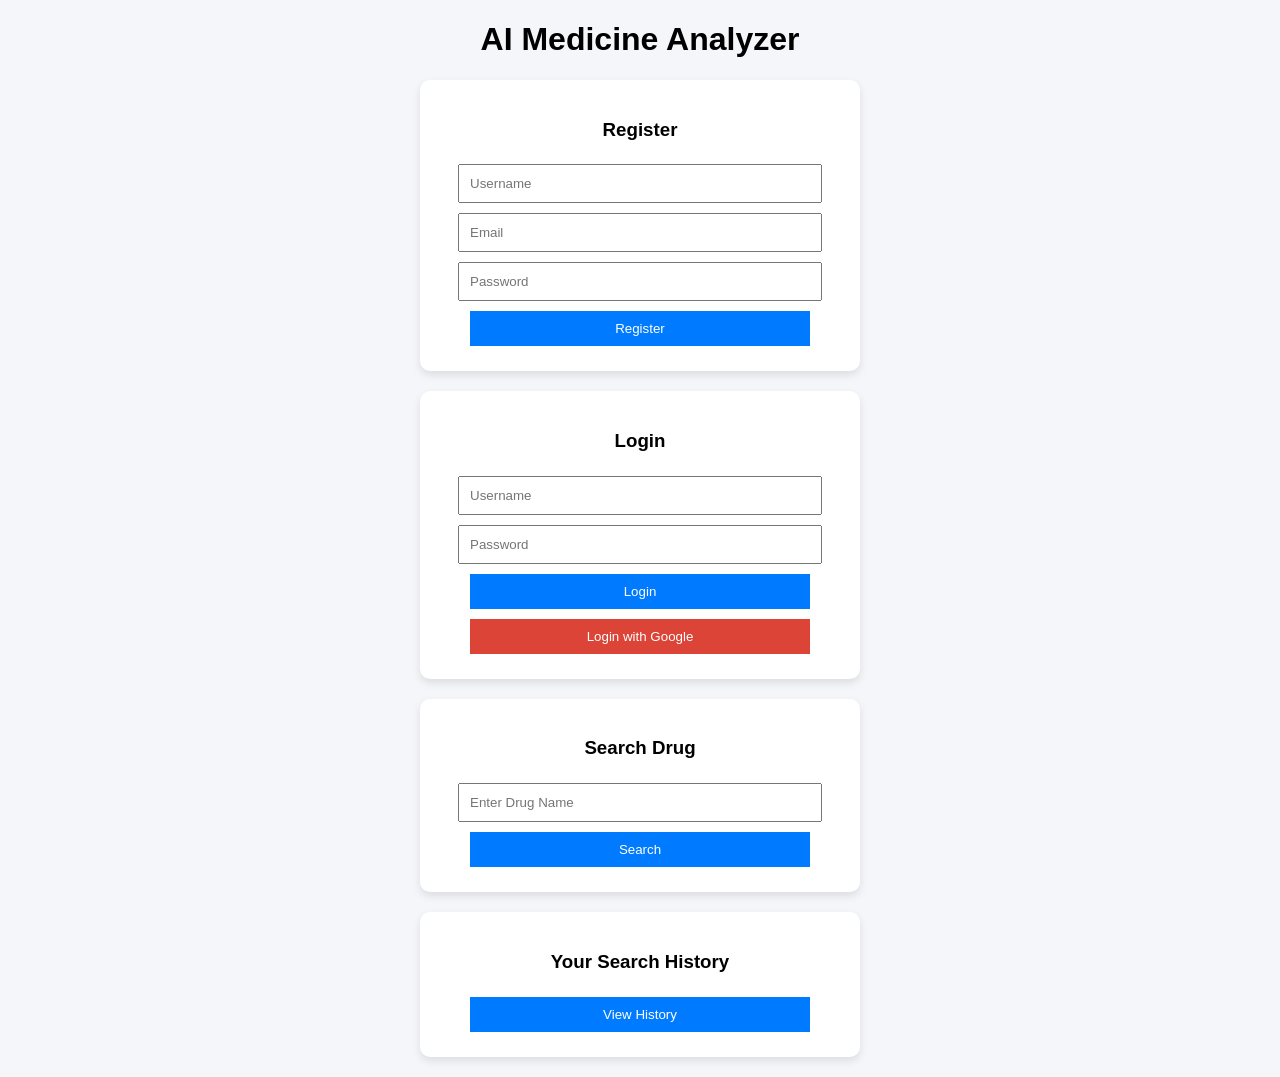
==== frontend/index.html @ 72897180 "Initial production version" ====
<!DOCTYPE html>
<html>

<head>
    <title>AI Medicine Analyzer</title>
    <style>
        body {
            font-family: Arial;
            background: #f4f6f9;
            text-align: center;
        }
        
        .card {
            background: white;
            padding: 20px;
            margin: 20px auto;
            width: 400px;
            border-radius: 10px;
            box-shadow: 0 4px 8px rgba(0, 0, 0, 0.1);
        }
        
        input,
        button {
            padding: 10px;
            margin: 5px;
            width: 85%;
        }
        
        button {
            background: #007bff;
            color: white;
            border: none;
            cursor: pointer;
        }
        
        button:hover {
            background: #0056b3;
        }
        
        .google-btn {
            background: #db4437;
        }
        
        .google-btn:hover {
            background: #b23121;
        }
    </style>
</head>

<body>

    <h1>AI Medicine Analyzer</h1>

    <!-- REGISTER -->
    <div class="card">
        <h3>Register</h3>
        <input type="text" id="regUsername" placeholder="Username">
        <input type="email" id="regEmail" placeholder="Email">
        <input type="password" id="regPassword" placeholder="Password">
        <button onclick="register()">Register</button>
    </div>

    <!-- LOGIN -->
    <div class="card">
        <h3>Login</h3>
        <input type="text" id="loginUsername" placeholder="Username">
        <input type="password" id="loginPassword" placeholder="Password">
        <button onclick="login()">Login</button>
        <button class="google-btn" onclick="googleLogin()">Login with Google</button>
    </div>

    <!-- DRUG SEARCH -->
    <div class="card">
        <h3>Search Drug</h3>
        <input type="text" id="drugInput" placeholder="Enter Drug Name">
        <button onclick="searchDrug()">Search</button>
        <div id="result"></div>
    </div>

    <!-- HISTORY -->
    <div class="card">
        <h3>Your Search History</h3>
        <button onclick="getHistory()">View History</button>
        <div id="history"></div>
    </div>

    <script>
        const BASE_URL = "http://127.0.0.1:5000";

        function register() {
            fetch(BASE_URL + "/register", {
                    method: "POST",
                    headers: {
                        "Content-Type": "application/json"
                    },
                    body: JSON.stringify({
                        username: document.getElementById("regUsername").value,
                        email: document.getElementById("regEmail").value,
                        password: document.getElementById("regPassword").value
                    })
                })
                .then(res => res.json())
                .then(data => alert(data.message));
        }

        function login() {
            fetch(BASE_URL + "/login", {
                    method: "POST",
                    headers: {
                        "Content-Type": "application/json"
                    },
                    body: JSON.stringify({
                        username: document.getElementById("loginUsername").value,
                        password: document.getElementById("loginPassword").value
                    })
                })
                .then(res => res.json())
                .then(data => {
                    if (data.token) {
                        localStorage.setItem("token", data.token);
                        alert("Login Successful!");
                    } else {
                        alert("Login Failed");
                    }
                });
        }

        function googleLogin() {
            window.location.href = BASE_URL + "/google-login";
        }

        function searchDrug() {
            const token = localStorage.getItem("token");

            fetch(BASE_URL + "/drug-info", {
                    method: "POST",
                    headers: {
                        "Content-Type": "application/json",
                        "Authorization": "Bearer " + token
                    },
                    body: JSON.stringify({
                        drug: document.getElementById("drugInput").value
                    })
                })
                .then(res => res.json())
                .then(data => {
                    document.getElementById("result").innerHTML =
                        `<p><b>Name:</b> ${data.name}</p>
             <p><b>Description:</b> ${data.description}</p>
             <p><b>Uses:</b> ${data.uses}</p>
             <p><b>Side Effects:</b> ${data.side_effects}</p>
             <p><b>Dosage:</b> ${data.dosage}</p>`;
                });
        }

        function getHistory() {
            const token = localStorage.getItem("token");

            fetch(BASE_URL + "/history", {
                    method: "GET",
                    headers: {
                        "Authorization": "Bearer " + token
                    }
                })
                .then(res => res.json())
                .then(data => {
                    let output = "";
                    data.forEach(item => {
                        output += `<p>${item.drug} - ${item.time}</p>`;
                    });
                    document.getElementById("history").innerHTML = output;
                });
        }
    </script>

</body>

</html>
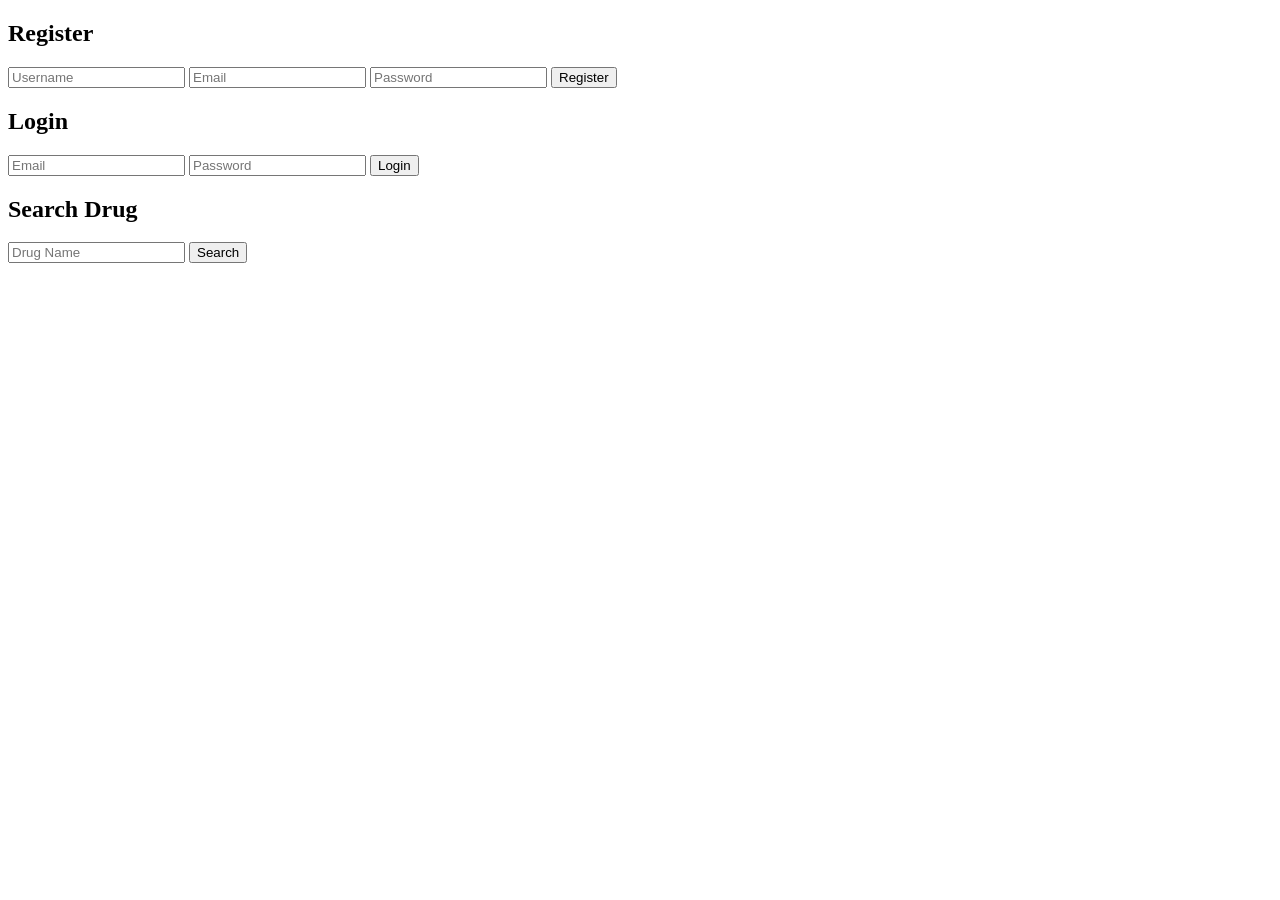
==== commit aef36168: "Fixed routes module issue" ====
--- a/frontend/index.html
+++ b/frontend/index.html
@@ -2,177 +2,78 @@
 <html>
 
 <head>
-    <title>AI Medicine Analyzer</title>
-    <style>
-        body {
-            font-family: Arial;
-            background: #f4f6f9;
-            text-align: center;
-        }
-        
-        .card {
-            background: white;
-            padding: 20px;
-            margin: 20px auto;
-            width: 400px;
-            border-radius: 10px;
-            box-shadow: 0 4px 8px rgba(0, 0, 0, 0.1);
-        }
-        
-        input,
-        button {
-            padding: 10px;
-            margin: 5px;
-            width: 85%;
-        }
-        
-        button {
-            background: #007bff;
-            color: white;
-            border: none;
-            cursor: pointer;
-        }
-        
-        button:hover {
-            background: #0056b3;
-        }
-        
-        .google-btn {
-            background: #db4437;
-        }
-        
-        .google-btn:hover {
-            background: #b23121;
-        }
-    </style>
+    <title>AI Drug Analyzer</title>
 </head>
 
 <body>
+    <h2>Register</h2>
+    <input id="reg_user" placeholder="Username">
+    <input id="reg_email" placeholder="Email">
+    <input id="reg_pass" type="password" placeholder="Password">
+    <button onclick="register()">Register</button>
 
-    <h1>AI Medicine Analyzer</h1>
+    <h2>Login</h2>
+    <input id="login_email" placeholder="Email">
+    <input id="login_pass" type="password" placeholder="Password">
+    <button onclick="login()">Login</button>
 
-    <!-- REGISTER -->
-    <div class="card">
-        <h3>Register</h3>
-        <input type="text" id="regUsername" placeholder="Username">
-        <input type="email" id="regEmail" placeholder="Email">
-        <input type="password" id="regPassword" placeholder="Password">
-        <button onclick="register()">Register</button>
-    </div>
+    <h2>Search Drug</h2>
+    <input id="drug_name" placeholder="Drug Name">
+    <button onclick="searchDrug()">Search</button>
 
-    <!-- LOGIN -->
-    <div class="card">
-        <h3>Login</h3>
-        <input type="text" id="loginUsername" placeholder="Username">
-        <input type="password" id="loginPassword" placeholder="Password">
-        <button onclick="login()">Login</button>
-        <button class="google-btn" onclick="googleLogin()">Login with Google</button>
-    </div>
-
-    <!-- DRUG SEARCH -->
-    <div class="card">
-        <h3>Search Drug</h3>
-        <input type="text" id="drugInput" placeholder="Enter Drug Name">
-        <button onclick="searchDrug()">Search</button>
-        <div id="result"></div>
-    </div>
-
-    <!-- HISTORY -->
-    <div class="card">
-        <h3>Your Search History</h3>
-        <button onclick="getHistory()">View History</button>
-        <div id="history"></div>
-    </div>
+    <pre id="result"></pre>
 
     <script>
         const BASE_URL = "http://127.0.0.1:5000";
 
-        function register() {
-            fetch(BASE_URL + "/register", {
-                    method: "POST",
-                    headers: {
-                        "Content-Type": "application/json"
-                    },
-                    body: JSON.stringify({
-                        username: document.getElementById("regUsername").value,
-                        email: document.getElementById("regEmail").value,
-                        password: document.getElementById("regPassword").value
-                    })
+        async function register() {
+            await fetch(BASE_URL + "/register", {
+                method: "POST",
+                headers: {
+                    "Content-Type": "application/json"
+                },
+                body: JSON.stringify({
+                    username: reg_user.value,
+                    email: reg_email.value,
+                    password: reg_pass.value
                 })
-                .then(res => res.json())
-                .then(data => alert(data.message));
+            });
+            alert("Registered!");
         }
 
-        function login() {
-            fetch(BASE_URL + "/login", {
-                    method: "POST",
-                    headers: {
-                        "Content-Type": "application/json"
-                    },
-                    body: JSON.stringify({
-                        username: document.getElementById("loginUsername").value,
-                        password: document.getElementById("loginPassword").value
-                    })
+        async function login() {
+            const res = await fetch(BASE_URL + "/login", {
+                method: "POST",
+                headers: {
+                    "Content-Type": "application/json"
+                },
+                body: JSON.stringify({
+                    email: login_email.value,
+                    password: login_pass.value
                 })
-                .then(res => res.json())
-                .then(data => {
-                    if (data.token) {
-                        localStorage.setItem("token", data.token);
-                        alert("Login Successful!");
-                    } else {
-                        alert("Login Failed");
-                    }
-                });
+            });
+
+            const data = await res.json();
+            localStorage.setItem("token", data.token);
+            alert("Logged in!");
         }
 
-        function googleLogin() {
-            window.location.href = BASE_URL + "/google-login";
-        }
+        async function searchDrug() {
+            const res = await fetch(BASE_URL + "/drug-info", {
+                method: "POST",
+                headers: {
+                    "Content-Type": "application/json",
+                    "Authorization": "Bearer " + localStorage.getItem("token")
+                },
+                body: JSON.stringify({
+                    drug: drug_name.value
+                })
+            });
 
-        function searchDrug() {
-            const token = localStorage.getItem("token");
-
-            fetch(BASE_URL + "/drug-info", {
-                    method: "POST",
-                    headers: {
-                        "Content-Type": "application/json",
-                        "Authorization": "Bearer " + token
-                    },
-                    body: JSON.stringify({
-                        drug: document.getElementById("drugInput").value
-                    })
-                })
-                .then(res => res.json())
-                .then(data => {
-                    document.getElementById("result").innerHTML =
-                        `<p><b>Name:</b> ${data.name}</p>
-             <p><b>Description:</b> ${data.description}</p>
-             <p><b>Uses:</b> ${data.uses}</p>
-             <p><b>Side Effects:</b> ${data.side_effects}</p>
-             <p><b>Dosage:</b> ${data.dosage}</p>`;
-                });
-        }
-
-        function getHistory() {
-            const token = localStorage.getItem("token");
-
-            fetch(BASE_URL + "/history", {
-                    method: "GET",
-                    headers: {
-                        "Authorization": "Bearer " + token
-                    }
-                })
-                .then(res => res.json())
-                .then(data => {
-                    let output = "";
-                    data.forEach(item => {
-                        output += `<p>${item.drug} - ${item.time}</p>`;
-                    });
-                    document.getElementById("history").innerHTML = output;
-                });
+            const data = await res.json();
+            result.textContent = JSON.stringify(data, null, 2);
         }
     </script>
-
 </body>
 
 </html>
